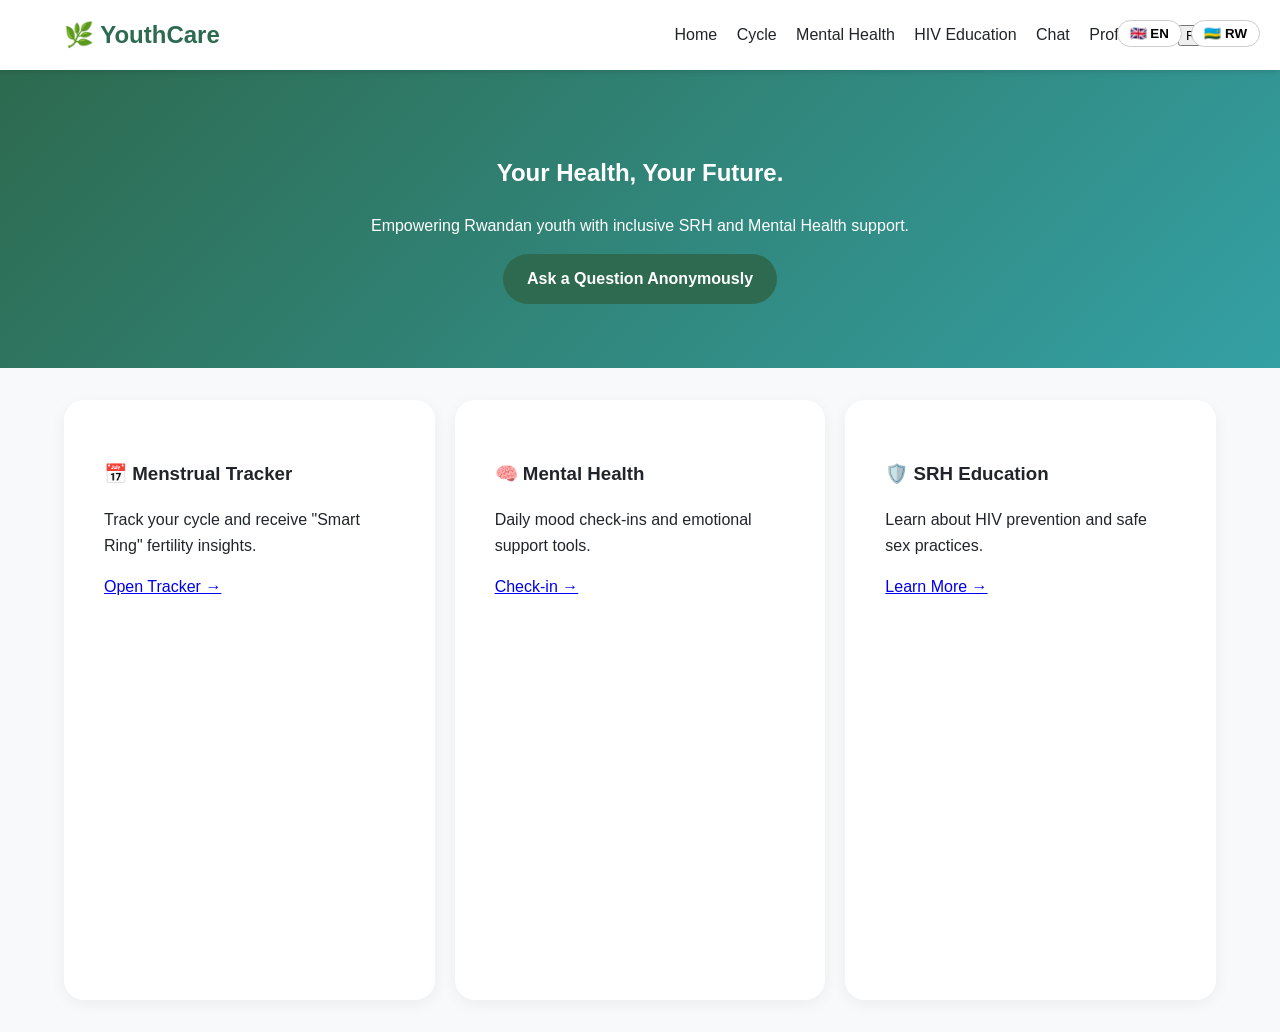
==== index.html @ 2e4add2a "Add files via upload" ====
<!DOCTYPE html>
<html lang="en">
<head>
    <meta charset="UTF-8">
    <meta name="viewport" content="width=device-width, initial-scale=1.0">
    <title>YouthCare Health Hub</title>
    <link rel="icon" type="image/png" href="icon.png">
    <link rel="stylesheet" href="styles.css">
</head>
<body>
    <nav>
        <div class="language-picker" style="position: absolute; top: 20px; right: 20px;">
    <button class="btn-lang" onclick="changeLanguage('en')">🇬🇧 EN</button>
    <button class="btn-lang" onclick="changeLanguage('rw')">🇷🇼 RW</button>
</div>
        <div class="logo">🌿 YouthCare</div>
        <div class="nav-links">
            <a href="index.html">Home</a>
            <a href="tracker.html">Cycle</a>
            <a href="mental.html">Mental Health</a>
            <a href="hiv.html">HIV Education</a>
            <a href="chat.html">Chat</a>
            <a href="profile.html">Profile</a>
            <button class="btn-lang-small" onclick="changeLanguage('en')">EN</button>
            <button class="btn-lang-small" onclick="changeLanguage('rw')">RW</button>
        </div>
    </nav>

    <section class="hero">
        <h1>Your Health, Your Future.</h1>
        <p>Empowering Rwandan youth with inclusive SRH and Mental Health support.</p>
        <a href="chat.html" class="btn btn-primary">Ask a Question Anonymously</a>
    </section>

    <main class="container">
        <div class="grid">
            <div class="card">
                <h3>📅 Menstrual Tracker</h3>
                <p>Track your cycle and receive "Smart Ring" fertility insights.</p>
                <a href="tracker.html">Open Tracker →</a>
            </div>
            <div class="card">
                <h3>🧠 Mental Health</h3>
                <p>Daily mood check-ins and emotional support tools.</p>
                <a href="mental.html">Check-in →</a>
            </div>
            <div class="card">
                <h3>🛡️ SRH Education</h3>
                <p>Learn about HIV prevention and safe sex practices.</p>
                <a href="lessons .html">Learn More →</a>
            </div>
        </div>
    </main>

    <script src="script.js"></script>
</body>
</html>
---- styles.css ----
:root {
    --primary: #2D6A4F; /* Forest Green */
    --secondary: #34A0A4; /* Teal */
    --accent: #FF7096; /* Soft Pink for fertility */
    --bg-light: #F8F9FA;
    --text-dark: #212529;
    --white: #ffffff;
}

/* Accessibility: High Contrast Mode */
body.high-contrast {
    --primary: #000000;
    --secondary: #FFFF00;
    --bg-light: #000000;
    --text-dark: #FFFFFF;
    --white: #1a1a1a;
}

* { box-sizing: border-box; font-family: 'Segoe UI', Tahoma, Geneva, Verdana, sans-serif; }

body { margin: 0; background-color: var(--bg-light); color: var(--text-dark); line-height: 1.6; }

/* Navigation */
nav {
    display: flex; justify-content: space-between; align-items: center;
    padding: 1rem 5%; background: var(--white); box-shadow: 0 2px 5px rgba(0,0,0,0.1);
    position: sticky; top: 0; z-index: 1000;
}

.logo { font-weight: bold; font-size: 1.5rem; color: var(--primary); }

.nav-links a { text-decoration: none; color: var(--text-dark); margin-left: 15px; font-weight: 500; }

/* Hero Section */
.hero {
    padding: 4rem 5%; text-align: center;
    background: linear-gradient(135deg, var(--primary), var(--secondary));
    color: white;
}

/* Grid & Cards */
.container { padding: 2rem 5%; }
.grid { display: grid; grid-template-columns: repeat(auto-fit, minmax(280px, 1fr)); gap: 20px; }



.card:hover { transform: translateY(-5px); }

/* Buttons */
.btn {
    display: inline-block; padding: 12px 24px; border-radius: 25px;
    text-decoration: none; font-weight: bold; cursor: pointer; border: none;
}
.btn-primary { background: var(--primary); color: white; }

/* Responsive */
@media (max-width: 768px) {
    .nav-links { display: none; } /* Simplified for mobile */
}
.input-field {
    width: 100%;
    padding: 12px;
    border: 2px solid #e1e8ed;
    border-radius: 8px;
    font-size: 1rem;
    margin-top: 8px;
}

.input-field:focus {
    border-color: var(--accent);
    outline: none;
}


.wheel-center {
    position: absolute;
    top: 50%;
    left: 50%;
    transform: translate(-50%, -50%);
    text-align: center;
    z-index: 10;
}

#currentDayText { font-size: 1.8rem; font-weight: bold; color: var(--primary); }

.cycle-dot {
    position: absolute;
    width: 25px;
    height: 25px;
    border-radius: 50%;
    display: flex;
    align-items: center;
    justify-content: center;
    font-size: 0.7rem;
    color: white;
    font-weight: bold;
    transform-origin: 140px 140px; /* Moves dots around the center */
}

/* Legend Dots */
.dot { height: 10px; width: 10px; border-radius: 50%; display: inline-block; }
.red { background: #b91c1c; }
.green { background: #15803d; }
.purple { background: #7e22ce; }
/* Container for the side-by-side layout */
.dashboard-layout {
    display: flex;
    flex-wrap: wrap; /* Allows it to stack on mobile phones like your A23 */
    gap: 30px;
    align-items: center;
    justify-content: center;
    margin-top: 20px;
}

/* The side for instructions/text */
.info-aside {
    flex: 1;
    min-width: 250px;
    text-align: left;
}

/* The side for the Ring */
.ring-aside {
  flex: 1;
  display: flex;
  justify-content: center;
  align-items: center;        /* ADD THIS */
  min-width: 300px;
}

/* This ensures the card grows with the content */
.card {
    background: white;
    border-radius: 20px;
    padding: 40px;
    box-shadow: 0 4px 15px rgba(0,0,0,0.05);
    overflow: visible; /* Allows the ring to be seen if it moves slightly */
    min-height: 600px; /* Gives enough vertical space */
}

.split-layout {
    display: grid;
    grid-template-columns: 1fr 1fr;
    gap: 40px;
    align-items: start; /* Align items to the top first */
}

.ring-section {
    display: flex;
    justify-content: center;
    /* This is the magic number to move it down */
    margin-top: 100px; 
    position: relative;
}

.wheel-container {
  position: relative;
  width: 280px;               /* or whatever your ring size is */
  height: 280px;
  margin: 0 auto;             /* ADD THIS */
}
.myth-box {
    padding: 15px;
    background: #f8f9fa;
    border-radius: 10px;
    cursor: pointer;
    transition: 0.3s;
    border-left: 5px solid var(--primary);
}

.myth-box:hover {
    background: #e9ecef;
}

.fact {
    margin-top: 10px;
    padding-top: 10px;
    border-top: 1px dashed #ccc;
}

#quiz-content button {
    margin-right: 10px;
    padding: 10px 25px;
}
.btn-lang {
    background: white;
    border: 1px solid #ccc;
    padding: 5px 12px;
    border-radius: 20px;
    cursor: pointer;
    font-weight: bold;
    transition: 0.3s;
    margin-left: 5px;
}

.btn-lang:hover {
    background: var(--secondary);
    color: white;
    border-color: var(--secondary);
}
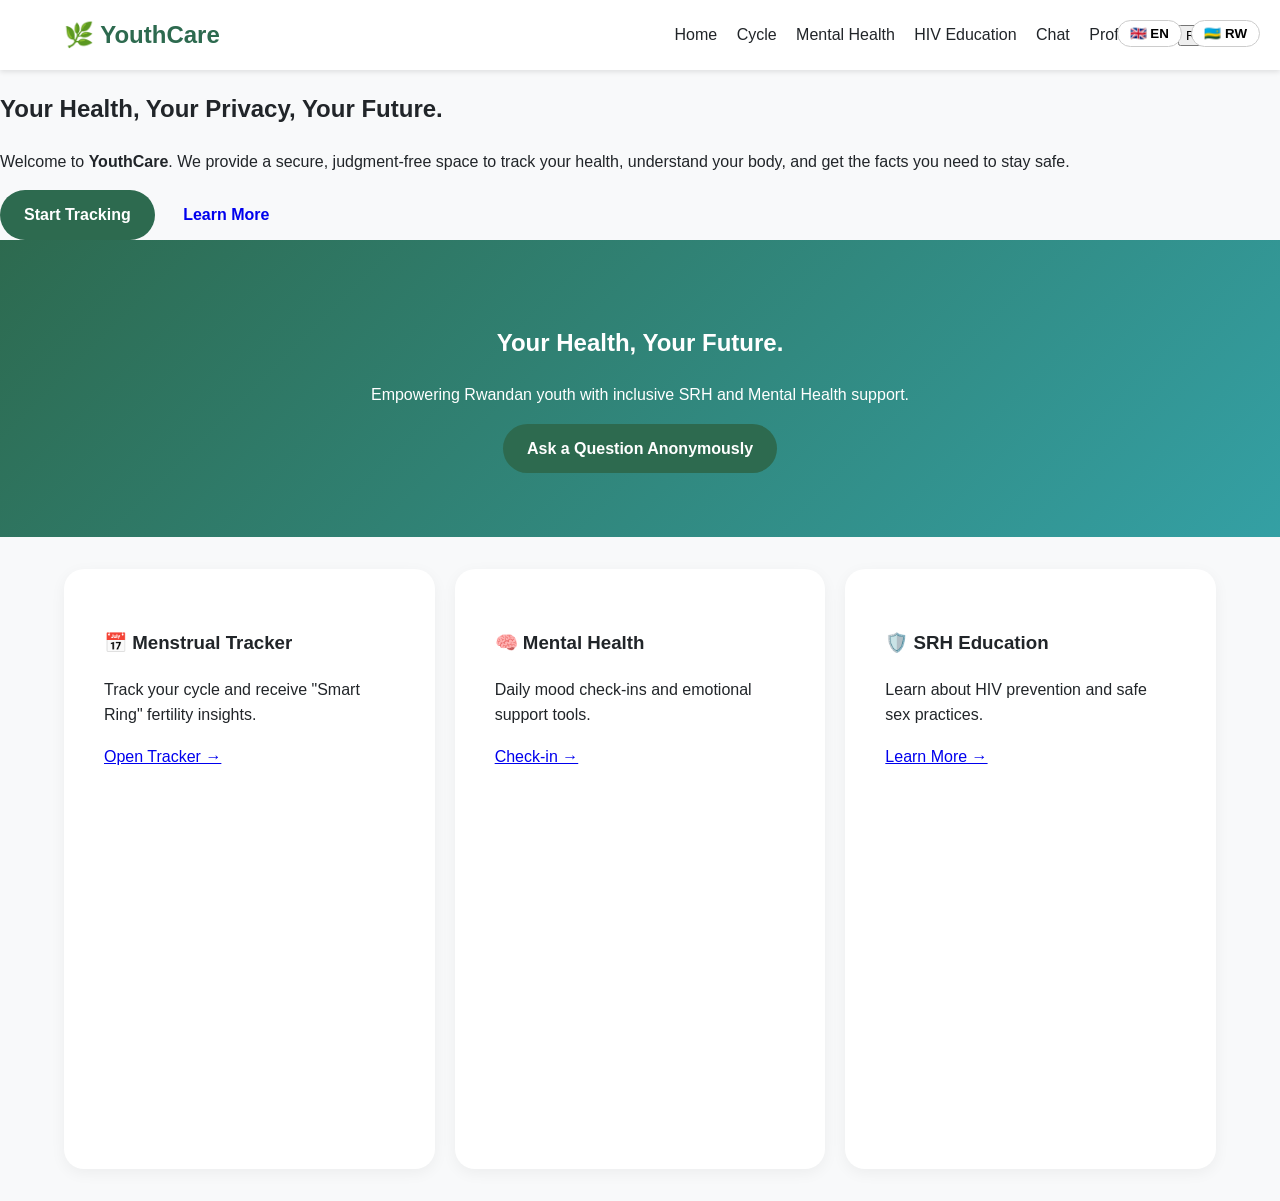
==== commit ac6a8290: "Refactor index.html for improved structure and accessibility Updated the HTML structure, added new s" ====
--- a/index.html
+++ b/index.html
@@ -6,6 +6,7 @@
     <title>YouthCare Health Hub</title>
     <link rel="icon" type="image/png" href="icon.png">
     <link rel="stylesheet" href="styles.css">
+    <meta name="viewport" content="width=device-width, initial-scale=1.0">
 </head>
 <body>
     <nav>
@@ -25,7 +26,19 @@
             <button class="btn-lang-small" onclick="changeLanguage('rw')">RW</button>
         </div>
     </nav>
-
+    <section class="hero-section">
+    <div class="hero-content">
+        <h1 data-key="welcome-title">Your Health, Your Privacy, Your Future.</h1>
+        <p data-key="welcome-desc">
+            Welcome to <strong>YouthCare</strong>. We provide a secure, judgment-free space to track your health, 
+            understand your body, and get the facts you need to stay safe.
+        </p>
+        <div class="hero-buttons">
+            <a href="tracker.html" class="btn btn-primary" data-key="btn-start">Start Tracking</a>
+            <a href="hiv.html" class="btn btn-secondary" data-key="btn-learn">Learn More</a>
+        </div>
+    </div>
+</section>
     <section class="hero">
         <h1>Your Health, Your Future.</h1>
         <p>Empowering Rwandan youth with inclusive SRH and Mental Health support.</p>
@@ -54,4 +67,4 @@
 
     <script src="script.js"></script>
 </body>
-</html>+</html>
